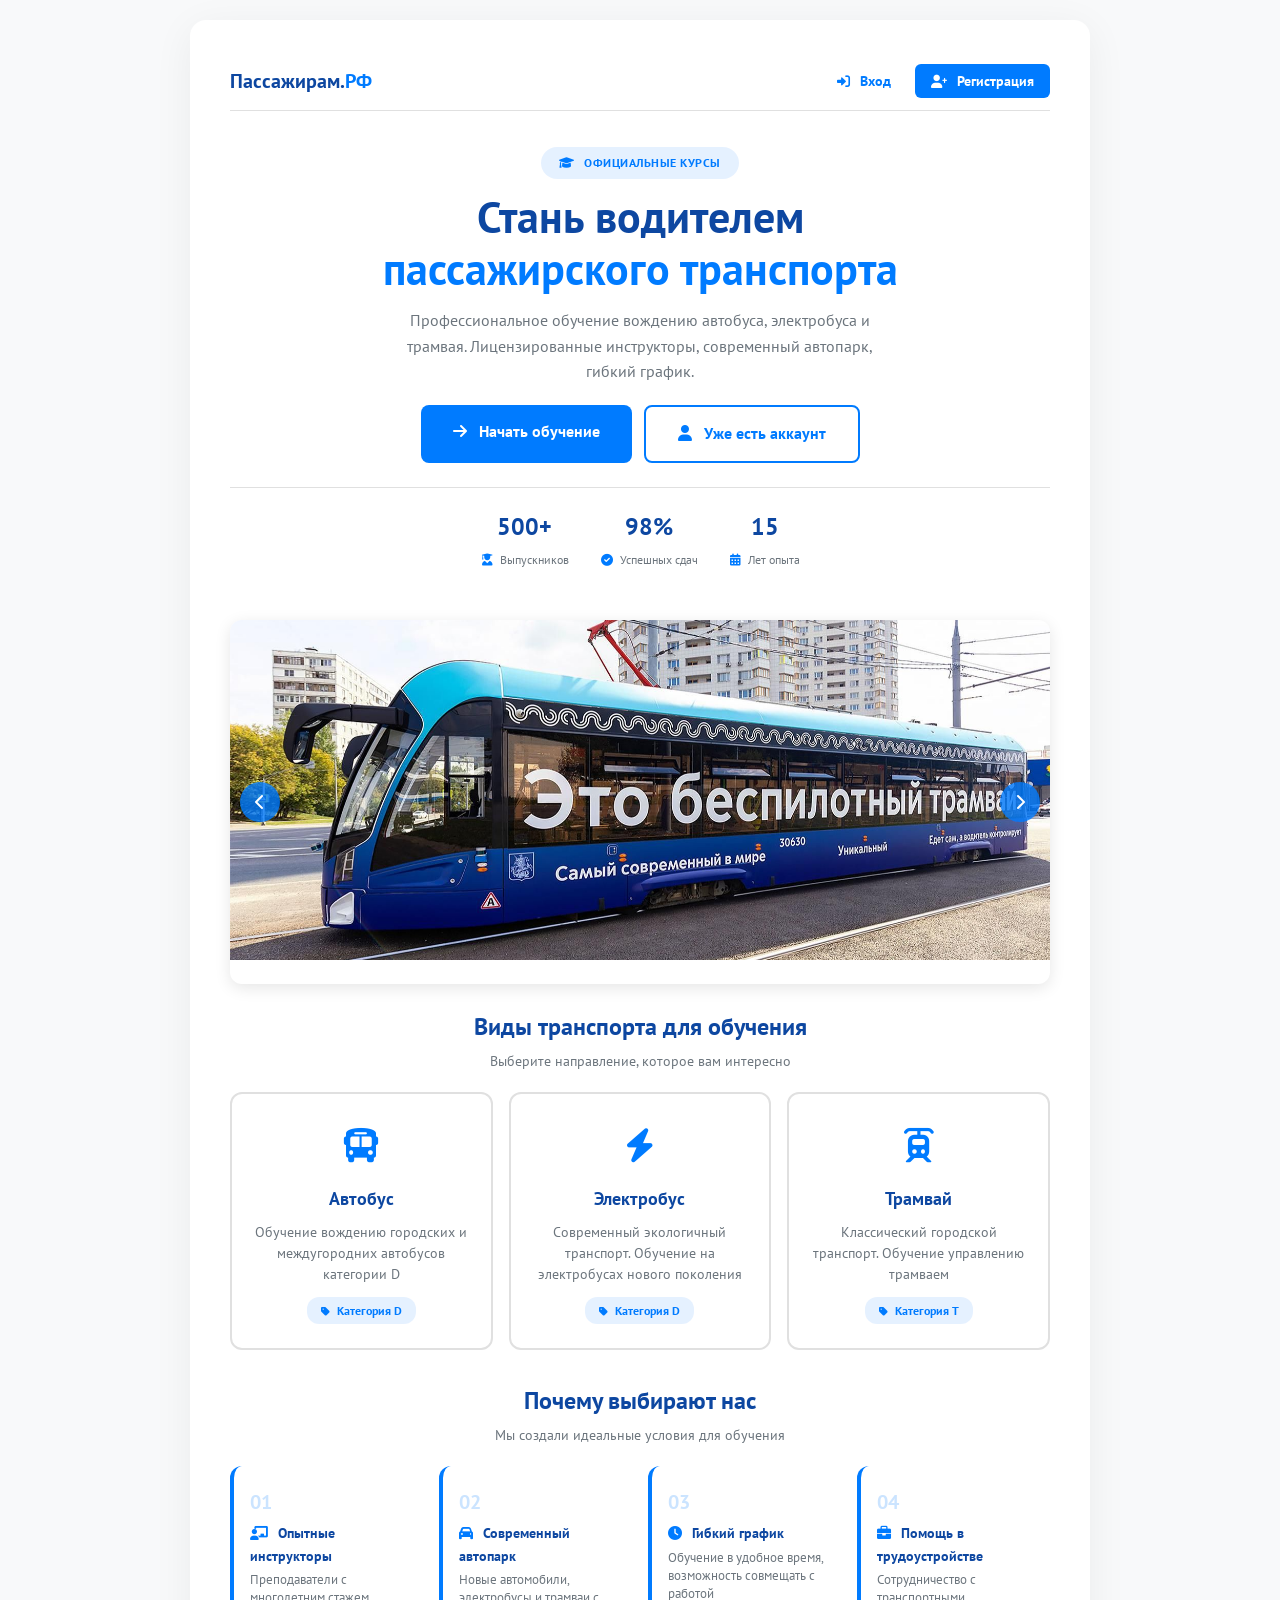
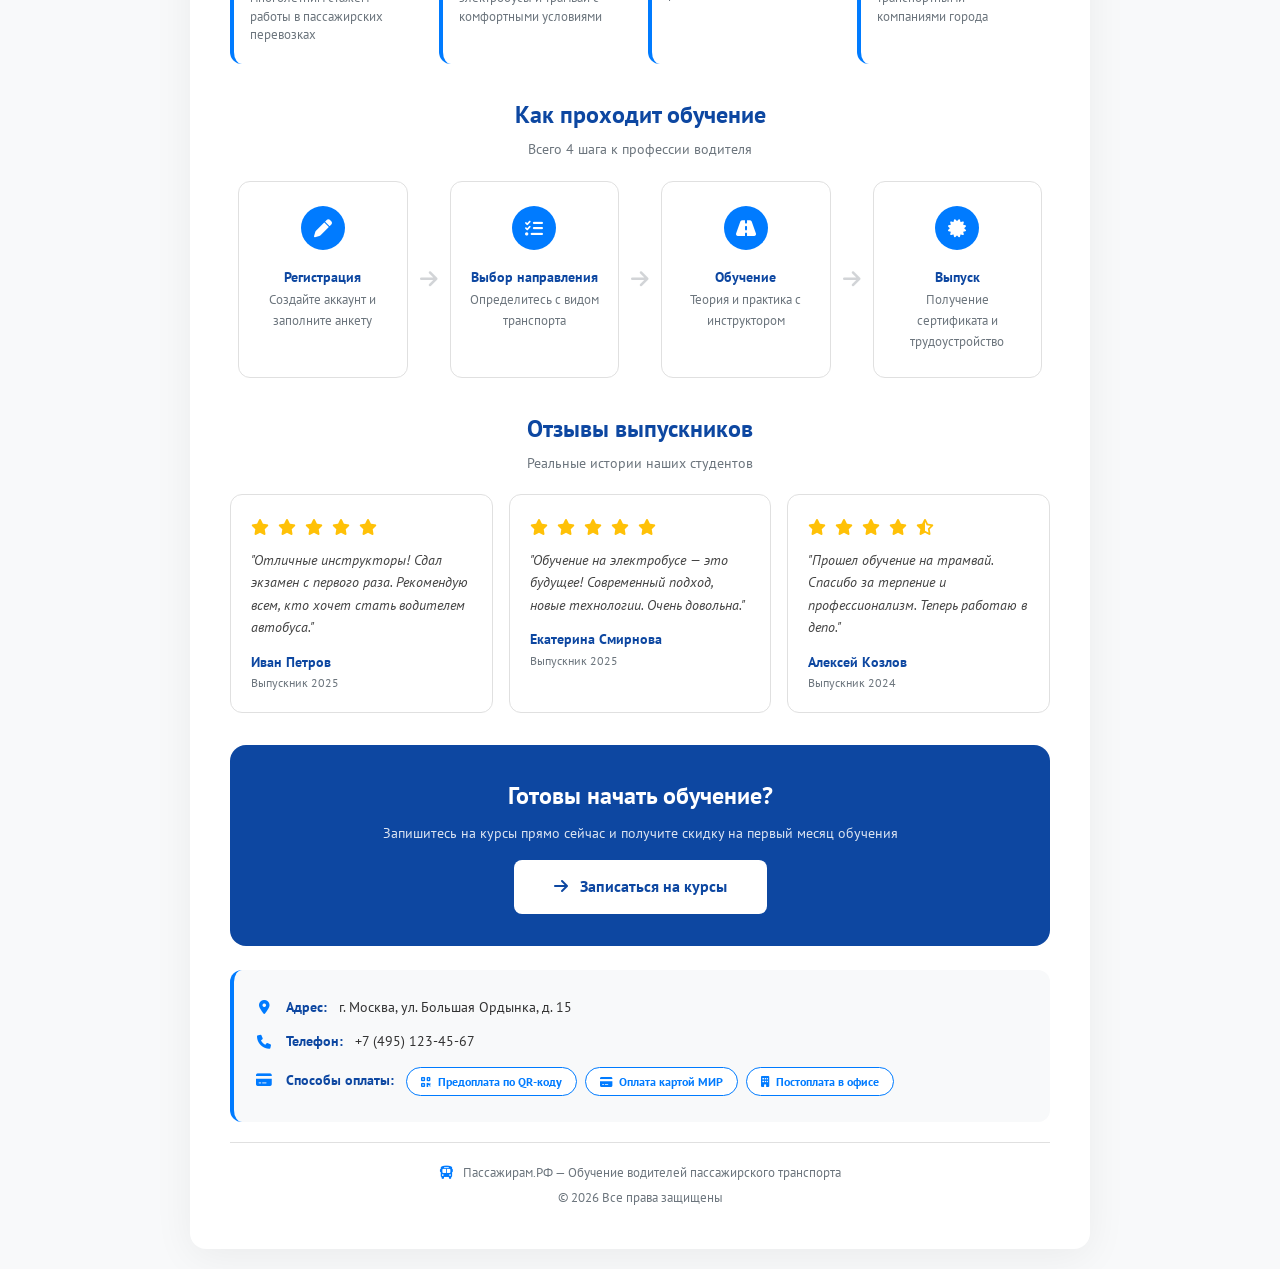
==== Гарипова ПМ/index.html @ dddec2af "Add files via upload" ====
<!DOCTYPE html>
<html lang="ru">
<head>
    <meta charset="UTF-8">
    <meta name="viewport" content="width=device-width, initial-scale=1.0">
    <title>Пассажирам.РФ. Обучение перевозкам: автобус, электробус, трамвай</title>
    <!-- Подключение Font Awesome -->
    <link rel="stylesheet" href="https://cdnjs.cloudflare.com/ajax/libs/font-awesome/6.0.0-beta3/css/all.min.css">
    <link rel="stylesheet" href="assets/css/style.css">
</head>
<body>
    <div class="container">
        <!-- ======================================== -->
        <!-- НАВИГАЦИЯ -->
        <!-- ======================================== -->
        <nav class="nav-links">
            <a href="index.html" class="brand">
                Пассажирам.<span>РФ</span>
            </a>
            <div class="nav-menu">
                <a href="assets/pages/login.html">
                    <i class="fas fa-sign-in-alt"></i> Вход
                </a>
                <a href="assets/pages/register.html" class="nav-register">
                    <i class="fas fa-user-plus"></i> Регистрация
                </a>
            </div>
        </nav>

        <!-- ======================================== -->
        <!-- ГЕРО-БЛОК (шапка с призывом) -->
        <!-- ======================================== -->
        <div class="hero-section">
            <div class="hero-badge">
                <i class="fas fa-graduation-cap"></i> Официальные курсы
            </div>
            <h1 class="hero-title">
                Стань водителем<br>
                <span>пассажирского транспорта</span>
            </h1>
            <p class="hero-description">
                Профессиональное обучение вождению автобуса, электробуса и трамвая. 
                Лицензированные инструкторы, современный автопарк, гибкий график.
            </p>
            <div class="hero-buttons">
                <a href="assets/pages/register.html" class="btn btn-primary btn-large">
                    <i class="fas fa-arrow-right"></i> Начать обучение
                </a>
                <a href="assets/pages/login.html" class="btn btn-outline btn-large">
                    <i class="fas fa-user"></i> Уже есть аккаунт
                </a>
            </div>
            <div class="hero-stats">
                <div class="stat-item">
                    <span class="stat-number">500+</span>
                    <span class="stat-label">
                        <i class="fas fa-user-graduate"></i> Выпускников
                    </span>
                </div>
                <div class="stat-item">
                    <span class="stat-number">98%</span>
                    <span class="stat-label">
                        <i class="fas fa-check-circle"></i> Успешных сдач
                    </span>
                </div>
                <div class="stat-item">
                    <span class="stat-number">15</span>
                    <span class="stat-label">
                        <i class="fas fa-calendar-alt"></i> Лет опыта
                    </span>
                </div>
            </div>
        </div>

        <!-- ======================================== -->
        <!-- СЛАЙДЕР -->
        <!-- ======================================== -->
        <div class="slider-container">
            <div class="slider-track" id="mainSlider">
                <img src="assets/img/1_large.png" alt="Обучение вождению автобуса">
                <img src="assets/img/2-9.jpg" alt="Обучение вождению электробуса">
                <img src="assets/img/5ea09b2e31416396857a41b46232b058.png" alt="Обучение вождению трамвая">
                <img src="assets/img/374e0e8da34a4f029351687cb429f1c1.jpg" alt="Пассажирские перевозки">
            </div>
            <button class="slider-btn prev" onclick="prevSlide()">
                <i class="fas fa-chevron-left"></i>
            </button>
            <button class="slider-btn next" onclick="nextSlide()">
                <i class="fas fa-chevron-right"></i>
            </button>
            <div class="slider-dots" id="sliderDots"></div>
        </div>

        <!-- ======================================== -->
        <!-- ВИДЫ ТРАНСПОРТА -->
        <!-- ======================================== -->
        <div class="section-title">
            <h2>Виды транспорта для обучения</h2>
            <p>Выберите направление, которое вам интересно</p>
        </div>

        <div class="transport-grid">
            <div class="transport-card">
                <div class="transport-icon">
                    <i class="fas fa-bus"></i>
                </div>
                <h3>Автобус</h3>
                <p>Обучение вождению городских и междугородних автобусов категории D</p>
                <span class="transport-tag">
                    <i class="fas fa-tag"></i> Категория D
                </span>
            </div>
            <div class="transport-card">
                <div class="transport-icon">
                    <i class="fas fa-bolt"></i>
                </div>
                <h3>Электробус</h3>
                <p>Современный экологичный транспорт. Обучение на электробусах нового поколения</p>
                <span class="transport-tag">
                    <i class="fas fa-tag"></i> Категория D
                </span>
            </div>
            <div class="transport-card">
                <div class="transport-icon">
                    <i class="fas fa-train-tram"></i>
                </div>
                <h3>Трамвай</h3>
                <p>Классический городской транспорт. Обучение управлению трамваем</p>
                <span class="transport-tag">
                    <i class="fas fa-tag"></i> Категория T
                </span>
            </div>
        </div>

        <!-- ======================================== -->
        <!-- ПРЕИМУЩЕСТВА -->
        <!-- ======================================== -->
        <div class="section-title">
            <h2>Почему выбирают нас</h2>
            <p>Мы создали идеальные условия для обучения</p>
        </div>

        <div class="advantages-grid">
            <div class="advantage-item">
                <div class="advantage-number">01</div>
                <h4>
                    <i class="fas fa-chalkboard-teacher" style="color: var(--primary-blue);"></i>
                    Опытные инструкторы
                </h4>
                <p>Преподаватели с многолетним стажем работы в пассажирских перевозках</p>
            </div>
            <div class="advantage-item">
                <div class="advantage-number">02</div>
                <h4>
                    <i class="fas fa-car" style="color: var(--primary-blue);"></i>
                    Современный автопарк
                </h4>
                <p>Новые автомобили, электробусы и трамваи с комфортными условиями</p>
            </div>
            <div class="advantage-item">
                <div class="advantage-number">03</div>
                <h4>
                    <i class="fas fa-clock" style="color: var(--primary-blue);"></i>
                    Гибкий график
                </h4>
                <p>Обучение в удобное время, возможность совмещать с работой</p>
            </div>
            <div class="advantage-item">
                <div class="advantage-number">04</div>
                <h4>
                    <i class="fas fa-briefcase" style="color: var(--primary-blue);"></i>
                    Помощь в трудоустройстве
                </h4>
                <p>Сотрудничество с транспортными компаниями города</p>
            </div>
        </div>

        <!-- ======================================== -->
        <!-- ПРОЦЕСС ОБУЧЕНИЯ -->
        <!-- ======================================== -->
        <div class="section-title">
            <h2>Как проходит обучение</h2>
            <p>Всего 4 шага к профессии водителя</p>
        </div>

        <div class="steps">
            <div class="step">
                <div class="step-number">
                    <i class="fas fa-pen"></i>
                </div>
                <div class="step-content">
                    <h4>Регистрация</h4>
                    <p>Создайте аккаунт и заполните анкету</p>
                </div>
            </div>
            <div class="step-arrow">
                <i class="fas fa-arrow-right"></i>
            </div>
            <div class="step">
                <div class="step-number">
                    <i class="fas fa-list-check"></i>
                </div>
                <div class="step-content">
                    <h4>Выбор направления</h4>
                    <p>Определитесь с видом транспорта</p>
                </div>
            </div>
            <div class="step-arrow">
                <i class="fas fa-arrow-right"></i>
            </div>
            <div class="step">
                <div class="step-number">
                    <i class="fas fa-road"></i>
                </div>
                <div class="step-content">
                    <h4>Обучение</h4>
                    <p>Теория и практика с инструктором</p>
                </div>
            </div>
            <div class="step-arrow">
                <i class="fas fa-arrow-right"></i>
            </div>
            <div class="step">
                <div class="step-number">
                    <i class="fas fa-certificate"></i>
                </div>
                <div class="step-content">
                    <h4>Выпуск</h4>
                    <p>Получение сертификата и трудоустройство</p>
                </div>
            </div>
        </div>

        <!-- ======================================== -->
        <!-- ОТЗЫВЫ -->
        <!-- ======================================== -->
        <div class="section-title">
            <h2>Отзывы выпускников</h2>
            <p>Реальные истории наших студентов</p>
        </div>

        <div class="reviews">
            <div class="review-card">
                <div class="review-stars">
                    <i class="fas fa-star"></i>
                    <i class="fas fa-star"></i>
                    <i class="fas fa-star"></i>
                    <i class="fas fa-star"></i>
                    <i class="fas fa-star"></i>
                </div>
                <p class="review-text">"Отличные инструкторы! Сдал экзамен с первого раза. Рекомендую всем, кто хочет стать водителем автобуса."</p>
                <div class="review-author">
                    <strong>Иван Петров</strong>
                    <span>Выпускник 2025</span>
                </div>
            </div>
            <div class="review-card">
                <div class="review-stars">
                    <i class="fas fa-star"></i>
                    <i class="fas fa-star"></i>
                    <i class="fas fa-star"></i>
                    <i class="fas fa-star"></i>
                    <i class="fas fa-star"></i>
                </div>
                <p class="review-text">"Обучение на электробусе — это будущее! Современный подход, новые технологии. Очень довольна."</p>
                <div class="review-author">
                    <strong>Екатерина Смирнова</strong>
                    <span>Выпускник 2025</span>
                </div>
            </div>
            <div class="review-card">
                <div class="review-stars">
                    <i class="fas fa-star"></i>
                    <i class="fas fa-star"></i>
                    <i class="fas fa-star"></i>
                    <i class="fas fa-star"></i>
                    <i class="fas fa-star-half-alt"></i>
                </div>
                <p class="review-text">"Прошел обучение на трамвай. Спасибо за терпение и профессионализм. Теперь работаю в депо."</p>
                <div class="review-author">
                    <strong>Алексей Козлов</strong>
                    <span>Выпускник 2024</span>
                </div>
            </div>
        </div>

        <!-- ======================================== -->
        <!-- ПРИЗЫВ К ДЕЙСТВИЮ (CTA) -->
        <!-- ======================================== -->
        <div class="cta-section">
            <div class="cta-content">
                <h2>Готовы начать обучение?</h2>
                <p>Запишитесь на курсы прямо сейчас и получите скидку на первый месяц обучения</p>
                <a href="assets/pages/register.html" class="btn btn-primary btn-large">
                    <i class="fas fa-arrow-right"></i> Записаться на курсы
                </a>
            </div>
        </div>

        <!-- ======================================== -->
        <!-- КОНТАКТНАЯ ИНФОРМАЦИЯ (из улучшений ТЗ) -->
        <!-- ======================================== -->
        <div class="contact-info">
            <div class="contact-row">
                <i class="fas fa-map-marker-alt" style="color: var(--primary-blue); width: 20px;"></i>
                <strong>Адрес:</strong>
                <span>г. Москва, ул. Большая Ордынка, д. 15</span>
            </div>
            <div class="contact-row">
                <i class="fas fa-phone" style="color: var(--primary-blue); width: 20px;"></i>
                <strong>Телефон:</strong>
                <span>+7 (495) 123-45-67</span>
            </div>
            <div class="contact-row">
                <i class="fas fa-credit-card" style="color: var(--primary-blue); width: 20px;"></i>
                <strong>Способы оплаты:</strong>
                <div class="payment-options">
                    <span class="payment-badge">
                        <i class="fas fa-qrcode"></i> Предоплата по QR-коду
                    </span>
                    <span class="payment-badge">
                        <i class="fas fa-credit-card"></i> Оплата картой МИР
                    </span>
                    <span class="payment-badge">
                        <i class="fas fa-building"></i> Постоплата в офисе
                    </span>
                </div>
            </div>
        </div>

        <!-- ======================================== -->
        <!-- ФУТЕР -->
        <!-- ======================================== -->
        <footer class="footer">
            <p>
                <i class="fas fa-bus" style="color: var(--primary-blue);"></i>
                Пассажирам.РФ — Обучение водителей пассажирского транспорта
            </p>
            <p class="footer-copy">© 2026 Все права защищены</p>
        </footer>
    </div>

    <script src="assets/js/script.js"></script>
</body>
</html>
---- Гарипова ПМ/assets/css/style.css ----
/* ========================================
   ПОДКЛЮЧЕНИЕ ШРИФТОВ
   ======================================== */
@import url('https://fonts.googleapis.com/css2?family=Inter:ital,opsz,wght@0,14..32,100..900;1,14..32,100..900&family=PT+Sans:ital,wght@0,400;0,700;1,400;1,700&display=swap');

/* ========================================
   ГЛОБАЛЬНЫЕ СТИЛИ
   ======================================== */
* {
    margin: 0;
    padding: 0;
    box-sizing: border-box;
}

:root {
    /* Цветовая палитра из руководства по стилю */
    --primary-blue: #007bff;
    --dark-blue: #0d47a1;
    --gray: #6c757d;
    --bg-light: #f8f9fa;
    --bg-white: #ffffff;
    
    /* Шрифты */
    --font-primary: 'PT Sans', 'Inter', sans-serif;
}

html, body {
    font-family: var(--font-primary);
    background-color: var(--bg-light);
    color: #333;
    line-height: 1.6;
    min-height: 100vh;
}

/* ========================================
   ТИПОГРАФИКА (по руководству по стилю)
   ======================================== */
h1 {
    font-size: 36px;
    font-weight: 700;
    font-family: var(--font-primary);
    color: var(--dark-blue);
}

h2 {
    font-size: 24px;
    font-weight: 700;
    font-family: var(--font-primary);
    color: var(--dark-blue);
}

h3 {
    font-size: 18px;
    font-weight: 700;
    font-family: var(--font-primary);
    color: var(--dark-blue);
}

h4 {
    font-size: 16px;
    font-weight: 700;
    font-family: var(--font-primary);
    color: var(--dark-blue);
}

p, li, label, input, select, textarea, button, a {
    font-size: 16px;
    font-family: var(--font-primary);
}

small, .small-text, .helper-text, .hint {
    font-size: 12px;
    font-style: italic;
    font-family: var(--font-primary);
    color: var(--gray);
}

/* ========================================
   КОНТЕЙНЕР
   ======================================== */
.container {
    max-width: 390px;
    margin: 0 auto;
    padding: 20px 16px;
    background: var(--bg-white);
    min-height: 100vh;
}

/* ========================================
   НАВИГАЦИЯ
   ======================================== */
.nav-links {
    display: flex;
    justify-content: space-between;
    align-items: center;
    padding: 12px 0;
    border-bottom: 1px solid #e0e0e0;
    margin-bottom: 20px;
    flex-wrap: wrap;
    gap: 8px;
}

.nav-links .brand {
    font-size: 20px;
    font-weight: 700;
    color: var(--dark-blue);
    text-decoration: none;
}

.nav-links .brand span {
    color: var(--primary-blue);
}

.nav-menu {
    display: flex;
    align-items: center;
    gap: 12px;
    flex-wrap: wrap;
}

.nav-menu a {
    color: var(--primary-blue);
    text-decoration: none;
    font-weight: 700;
    font-size: 14px;
    padding: 6px 12px;
    border-radius: 6px;
    transition: all 0.3s ease;
}

.nav-menu a i {
    margin-right: 6px;
    font-size: 13px;
}

.nav-menu a:hover {
    color: var(--dark-blue);
    background: rgba(0, 123, 255, 0.08);
}

.nav-menu a.nav-register {
    background: var(--primary-blue);
    color: white;
    padding: 6px 16px;
    border-radius: 6px;
}

.nav-menu a.nav-register:hover {
    background: var(--dark-blue);
    color: white;
}

/* ========================================
   КНОПКИ
   ======================================== */
.btn {
    display: inline-block;
    padding: 12px 24px;
    border: none;
    border-radius: 8px;
    font-size: 16px;
    font-family: var(--font-primary);
    font-weight: 700;
    cursor: pointer;
    transition: all 0.3s ease;
    text-decoration: none;
    text-align: center;
    width: 100%;
}

.btn i {
    margin-right: 8px;
}

.btn-primary {
    background: var(--primary-blue);
    color: var(--bg-white);
}

.btn-primary:hover {
    background: var(--dark-blue);
    transform: translateY(-2px);
    box-shadow: 0 4px 16px rgba(0, 123, 255, 0.3);
}

.btn-primary:active {
    transform: scale(0.98);
}

.btn-outline {
    background: transparent;
    color: var(--primary-blue);
    border: 2px solid var(--primary-blue);
}

.btn-outline:hover {
    background: var(--primary-blue);
    color: var(--bg-white);
    transform: translateY(-2px);
}

.btn-large {
    padding: 14px 32px;
    font-size: 16px;
    width: auto;
    min-width: 180px;
}

/* ========================================
   ГЕРО-БЛОК
   ======================================== */
.hero-section {
    text-align: center;
    padding: 16px 0 24px 0;
    background: var(--bg-white);
    border-radius: 16px;
    margin-bottom: 24px;
}

.hero-badge {
    display: inline-block;
    background: rgba(0, 123, 255, 0.1);
    color: var(--primary-blue);
    padding: 6px 18px;
    border-radius: 20px;
    font-size: 12px;
    font-weight: 700;
    letter-spacing: 0.5px;
    text-transform: uppercase;
    margin-bottom: 12px;
}

.hero-badge i {
    margin-right: 6px;
}

.hero-title {
    font-size: 32px;
    line-height: 1.2;
    margin-bottom: 12px;
    color: var(--dark-blue);
}

.hero-title span {
    color: var(--primary-blue);
}

.hero-description {
    font-size: 16px;
    color: var(--gray);
    max-width: 340px;
    margin: 0 auto 20px;
    line-height: 1.6;
}

.hero-buttons {
    display: flex;
    gap: 12px;
    flex-wrap: wrap;
    justify-content: center;
}

.hero-stats {
    display: flex;
    justify-content: center;
    gap: 32px;
    margin-top: 24px;
    padding-top: 20px;
    border-top: 1px solid #e0e0e0;
}

.stat-item {
    text-align: center;
}

.stat-number {
    display: block;
    font-size: 24px;
    font-weight: 700;
    color: var(--dark-blue);
}

.stat-label {
    font-size: 12px;
    color: var(--gray);
}

.stat-label i {
    margin-right: 4px;
    color: var(--primary-blue);
}

/* ========================================
   СЛАЙДЕР
   ======================================== */
.slider-container {
    position: relative;
    width: 100%;
    max-width: 390px;
    margin: 0 auto 24px;
    overflow: hidden;
    border-radius: 12px;
    box-shadow: 0 4px 16px rgba(0, 0, 0, 0.1);
}

.slider-track {
    display: flex;
    transition: transform 0.5s ease-in-out;
}

.slider-track img {
    width: 100%;
    height: 220px;
    object-fit: cover;
    flex-shrink: 0;
}

.slider-btn {
    position: absolute;
    top: 50%;
    transform: translateY(-50%);
    background: rgba(0, 123, 255, 0.8);
    color: white;
    border: none;
    padding: 10px 14px;
    cursor: pointer;
    border-radius: 50%;
    font-size: 16px;
    transition: all 0.3s ease;
    z-index: 10;
    width: auto;
    min-width: 40px;
    height: 40px;
    display: flex;
    align-items: center;
    justify-content: center;
}

.slider-btn:hover {
    background: var(--dark-blue);
    transform: translateY(-50%) scale(1.05);
}

.slider-btn.prev {
    left: 10px;
}

.slider-btn.next {
    right: 10px;
}

.slider-dots {
    display: flex;
    justify-content: center;
    gap: 8px;
    padding: 12px 0;
}

.slider-dots .dot {
    width: 10px;
    height: 10px;
    border-radius: 50%;
    background: var(--gray);
    cursor: pointer;
    transition: all 0.3s ease;
}

.slider-dots .dot:hover {
    transform: scale(1.2);
}

.slider-dots .dot.active {
    background: var(--primary-blue);
    transform: scale(1.2);
}

/* ========================================
   СЕКЦИИ
   ======================================== */
.section-title {
    text-align: center;
    margin-bottom: 20px;
}

.section-title h2 {
    margin-bottom: 4px;
    color: var(--dark-blue);
}

.section-title p {
    color: var(--gray);
    font-size: 14px;
}

/* ========================================
   ВИДЫ ТРАНСПОРТА
   ======================================== */
.transport-grid {
    display: grid;
    grid-template-columns: 1fr;
    gap: 16px;
    margin-bottom: 32px;
}

.transport-card {
    background: var(--bg-white);
    border-radius: 12px;
    padding: 24px 20px;
    border: 2px solid #e0e0e0;
    transition: all 0.3s ease;
    text-align: center;
}

.transport-card:hover {
    border-color: var(--primary-blue);
    transform: translateY(-4px);
    box-shadow: 0 8px 24px rgba(0, 123, 255, 0.12);
}

.transport-icon {
    font-size: 34px;
    color: var(--primary-blue);
    margin-bottom: 12px;
}

.transport-card h3 {
    margin-bottom: 8px;
    color: var(--dark-blue);
}

.transport-card p {
    font-size: 14px;
    color: var(--gray);
    margin-bottom: 12px;
    line-height: 1.5;
}

.transport-tag {
    display: inline-block;
    background: rgba(0, 123, 255, 0.1);
    color: var(--primary-blue);
    padding: 4px 14px;
    border-radius: 12px;
    font-size: 12px;
    font-weight: 700;
}

.transport-tag i {
    margin-right: 4px;
    font-size: 10px;
}

/* ========================================
   ПРЕИМУЩЕСТВА
   ======================================== */
.advantages-grid {
    display: grid;
    grid-template-columns: 1fr 1fr;
    gap: 16px;
    margin-bottom: 32px;
}

.advantage-item {
    background: var(--bg-white);
    border-radius: 12px;
    padding: 20px 16px;
    border-left: 4px solid var(--primary-blue);
    transition: all 0.3s ease;
}

.advantage-item:hover {
    transform: translateX(4px);
    box-shadow: 0 4px 12px rgba(0, 0, 0, 0.06);
}

.advantage-number {
    font-size: 20px;
    font-weight: 700;
    color: var(--primary-blue);
    opacity: 0.2;
    margin-bottom: 4px;
}

.advantage-item h4 {
    font-size: 14px;
    color: var(--dark-blue);
    margin-bottom: 4px;
}

.advantage-item h4 i {
    margin-right: 6px;
    color: var(--primary-blue);
}

.advantage-item p {
    font-size: 13px;
    color: var(--gray);
    line-height: 1.4;
}

/* ========================================
   ШАГИ ОБУЧЕНИЯ
   ======================================== */
.steps {
    display: flex;
    flex-direction: column;
    gap: 8px;
    margin-bottom: 32px;
    padding: 0 8px;
}

.step {
    display: flex;
    align-items: center;
    gap: 16px;
    background: var(--bg-white);
    border-radius: 12px;
    padding: 16px 20px;
    border: 1px solid #e0e0e0;
    transition: all 0.3s ease;
}

.step:hover {
    border-color: var(--primary-blue);
    box-shadow: 0 4px 12px rgba(0, 123, 255, 0.08);
}

.step-number {
    width: 44px;
    height: 44px;
    min-width: 44px;
    background: var(--primary-blue);
    color: white;
    border-radius: 50%;
    display: flex;
    align-items: center;
    justify-content: center;
    font-size: 18px;
    font-weight: 700;
}

.step-content h4 {
    font-size: 14px;
    color: var(--dark-blue);
    margin-bottom: 2px;
}

.step-content p {
    font-size: 13px;
    color: var(--gray);
}

.step-arrow {
    text-align: center;
    color: var(--gray);
    font-size: 18px;
    padding: 0 4px;
    opacity: 0.3;
}

/* ========================================
   ОТЗЫВЫ
   ======================================== */
.reviews {
    display: grid;
    grid-template-columns: 1fr;
    gap: 16px;
    margin-bottom: 32px;
}

.review-card {
    background: var(--bg-white);
    border-radius: 12px;
    padding: 20px;
    border: 1px solid #e0e0e0;
    transition: all 0.3s ease;
}

.review-card:hover {
    border-color: var(--primary-blue);
    box-shadow: 0 4px 12px rgba(0, 0, 0, 0.06);
}

.review-stars {
    color: #ffc107;
    font-size: 16px;
    letter-spacing: 2px;
    margin-bottom: 8px;
}

.review-stars i {
    margin-right: 1px;
}

.review-text {
    font-size: 14px;
    color: #444;
    line-height: 1.6;
    margin-bottom: 12px;
    font-style: italic;
}

.review-author {
    display: flex;
    flex-direction: column;
}

.review-author strong {
    font-size: 14px;
    color: var(--dark-blue);
}

.review-author span {
    font-size: 12px;
    color: var(--gray);
}

/* ========================================
   CTA (ПРИЗЫВ К ДЕЙСТВИЮ)
   ======================================== */
.cta-section {
    background: var(--dark-blue);
    border-radius: 16px;
    padding: 32px 24px;
    text-align: center;
    margin-bottom: 24px;
}

.cta-content h2 {
    color: white;
    margin-bottom: 8px;
}

.cta-content p {
    color: rgba(255, 255, 255, 0.85);
    font-size: 14px;
    margin-bottom: 16px;
    line-height: 1.5;
}

.cta-content .btn-primary {
    background: white;
    color: var(--dark-blue);
    width: auto;
    padding: 14px 40px;
}

.cta-content .btn-primary i {
    margin-right: 8px;
}

.cta-content .btn-primary:hover {
    background: var(--bg-light);
    color: var(--dark-blue);
    box-shadow: 0 4px 20px rgba(255, 255, 255, 0.2);
    transform: translateY(-2px);
}

/* ========================================
   КОНТАКТНАЯ ИНФОРМАЦИЯ
   ======================================== */
.contact-info {
    background: var(--bg-light);
    padding: 20px;
    border-radius: 12px;
    margin-bottom: 20px;
    border-left: 4px solid var(--primary-blue);
}

.contact-row {
    display: flex;
    flex-wrap: wrap;
    align-items: center;
    gap: 6px 12px;
    padding: 6px 0;
    font-size: 14px;
}

.contact-row i {
    width: 20px;
    text-align: center;
    color: var(--primary-blue);
    font-size: 14px;
}

.contact-row strong {
    color: var(--dark-blue);
    font-weight: 700;
}

.contact-row span {
    color: #333;
}

.payment-options {
    display: flex;
    flex-wrap: wrap;
    gap: 8px;
    margin-top: 2px;
}

.payment-options .payment-badge {
    background: var(--bg-white);
    padding: 4px 14px;
    border-radius: 16px;
    font-size: 12px;
    border: 1px solid var(--primary-blue);
    color: var(--primary-blue);
    font-weight: 600;
}

.payment-options .payment-badge i {
    margin-right: 4px;
    font-size: 11px;
    width: auto;
    color: var(--primary-blue);
}

/* ========================================
   ФУТЕР
   ======================================== */
.footer {
    text-align: center;
    padding: 20px 0 8px 0;
    border-top: 1px solid #e0e0e0;
}

.footer p {
    font-size: 13px;
    color: var(--gray);
}

.footer p i {
    margin-right: 6px;
    color: var(--primary-blue);
}

.footer-copy {
    font-size: 11px;
    color: #aaa;
    margin-top: 4px;
}

/* ========================================
   АНИМАЦИИ
   ======================================== */
@keyframes fadeIn {
    from {
        opacity: 0;
        transform: translateY(10px);
    }
    to {
        opacity: 1;
        transform: translateY(0);
    }
}

.fade-in {
    animation: fadeIn 0.4s ease-out;
}

/* ========================================
   АДАПТИВНОСТЬ (390x844)
   ======================================== */

/* Мобильные устройства (до 390px) */
@media (max-width: 390px) {
    .container {
        padding: 12px 10px;
    }
    
    .hero-title {
        font-size: 26px;
    }
    
    .hero-description {
        font-size: 14px;
        padding: 0 8px;
    }
    
    .hero-stats {
        gap: 16px;
        flex-wrap: wrap;
    }
    
    .stat-number {
        font-size: 20px;
    }
    
    .stat-label {
        font-size: 11px;
    }
    
    .slider-track img {
        height: 180px;
    }
    
    .slider-btn {
        padding: 6px 10px;
        font-size: 14px;
        min-width: 32px;
        height: 32px;
    }
    
    .advantages-grid {
        grid-template-columns: 1fr;
    }
    
    .btn-large {
        min-width: 130px;
        padding: 12px 16px;
        font-size: 14px;
    }
    
    .step {
        padding: 12px 16px;
    }
    
    .step-number {
        width: 36px;
        height: 36px;
        min-width: 36px;
        font-size: 14px;
    }
    
    .step-arrow {
        font-size: 14px;
    }
    
    .contact-row {
        gap: 4px 8px;
        padding: 4px 0;
        font-size: 13px;
    }
    
    .contact-row i {
        width: 16px;
        font-size: 12px;
    }
    
    .payment-options .payment-badge {
        font-size: 11px;
        padding: 3px 10px;
    }
    
    .transport-card {
        padding: 18px 14px;
    }
    
    .transport-icon {
        font-size: 28px;
    }
    
    .review-card {
        padding: 16px;
    }
    
    .cta-section {
        padding: 24px 16px;
    }
    
    .cta-content h2 {
        font-size: 20px;
    }
}

/* Планшеты (391px - 768px) */
@media (min-width: 391px) and (max-width: 768px) {
    .container {
        max-width: 600px;
        padding: 24px 20px;
    }
    
    .hero-title {
        font-size: 36px;
    }
    
    .transport-grid {
        grid-template-columns: 1fr 1fr;
    }
    
    .advantages-grid {
        grid-template-columns: 1fr 1fr;
    }
    
    .reviews {
        grid-template-columns: 1fr 1fr;
    }
    
    .slider-track img {
        height: 280px;
    }
}

/* Десктопы (769px и выше) */
@media (min-width: 769px) {
    .container {
        max-width: 900px;
        padding: 32px 40px;
        border-radius: 16px;
        box-shadow: 0 8px 40px rgba(0, 0, 0, 0.06);
        margin-top: 20px;
        margin-bottom: 20px;
    }
    
    .hero-title {
        font-size: 44px;
        max-width: 600px;
        margin-left: auto;
        margin-right: auto;
    }
    
    .hero-description {
        max-width: 500px;
    }
    
    .transport-grid {
        grid-template-columns: 1fr 1fr 1fr;
    }
    
    .advantages-grid {
        grid-template-columns: 1fr 1fr 1fr 1fr;
    }
    
    .reviews {
        grid-template-columns: 1fr 1fr 1fr;
    }
    
    .steps {
        flex-direction: row;
        align-items: stretch;
    }
    
    .step {
        flex: 1;
        flex-direction: column;
        text-align: center;
        padding: 24px 16px;
    }
    
    .step-arrow {
        display: flex;
        align-items: center;
        font-size: 20px;
        padding: 0 4px;
        opacity: 0.3;
    }
    
    .slider-track img {
        height: 340px;
    }
    
    .slider-container {
        max-width: 100%;
    }
}
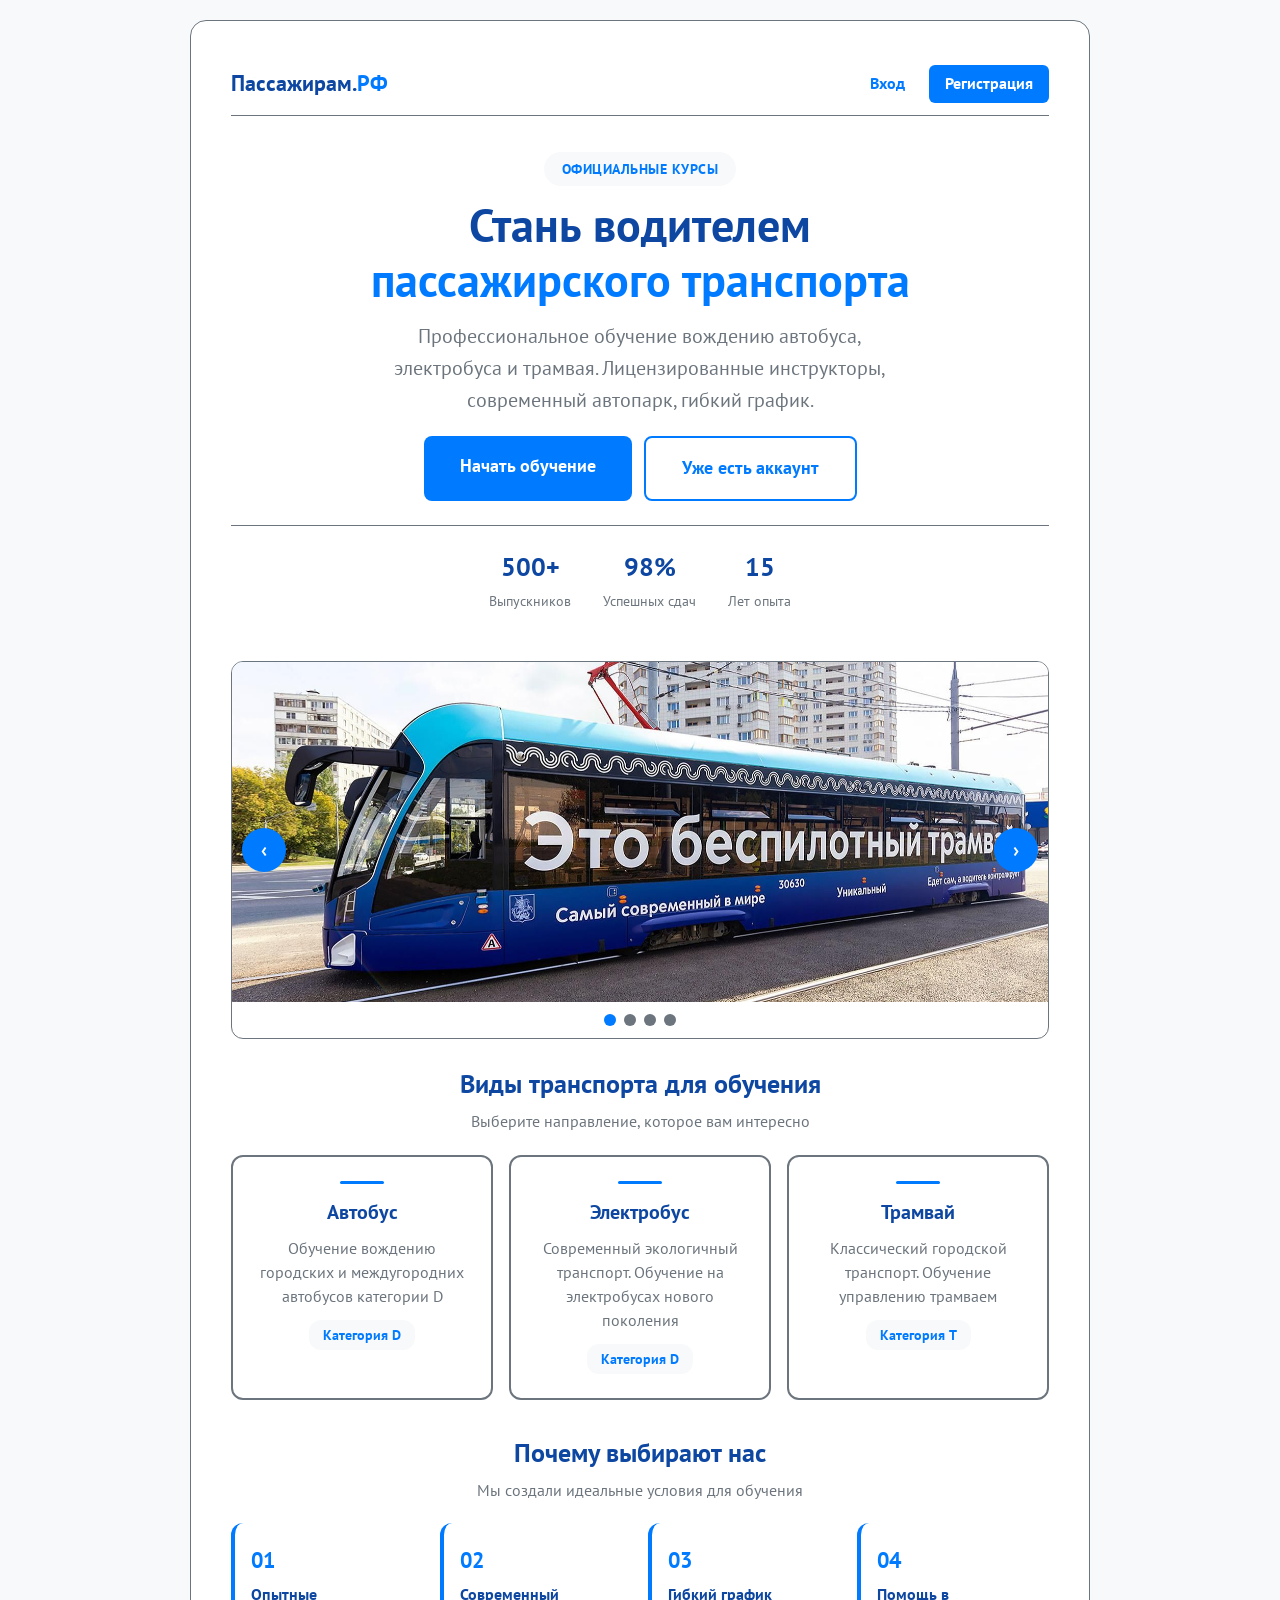
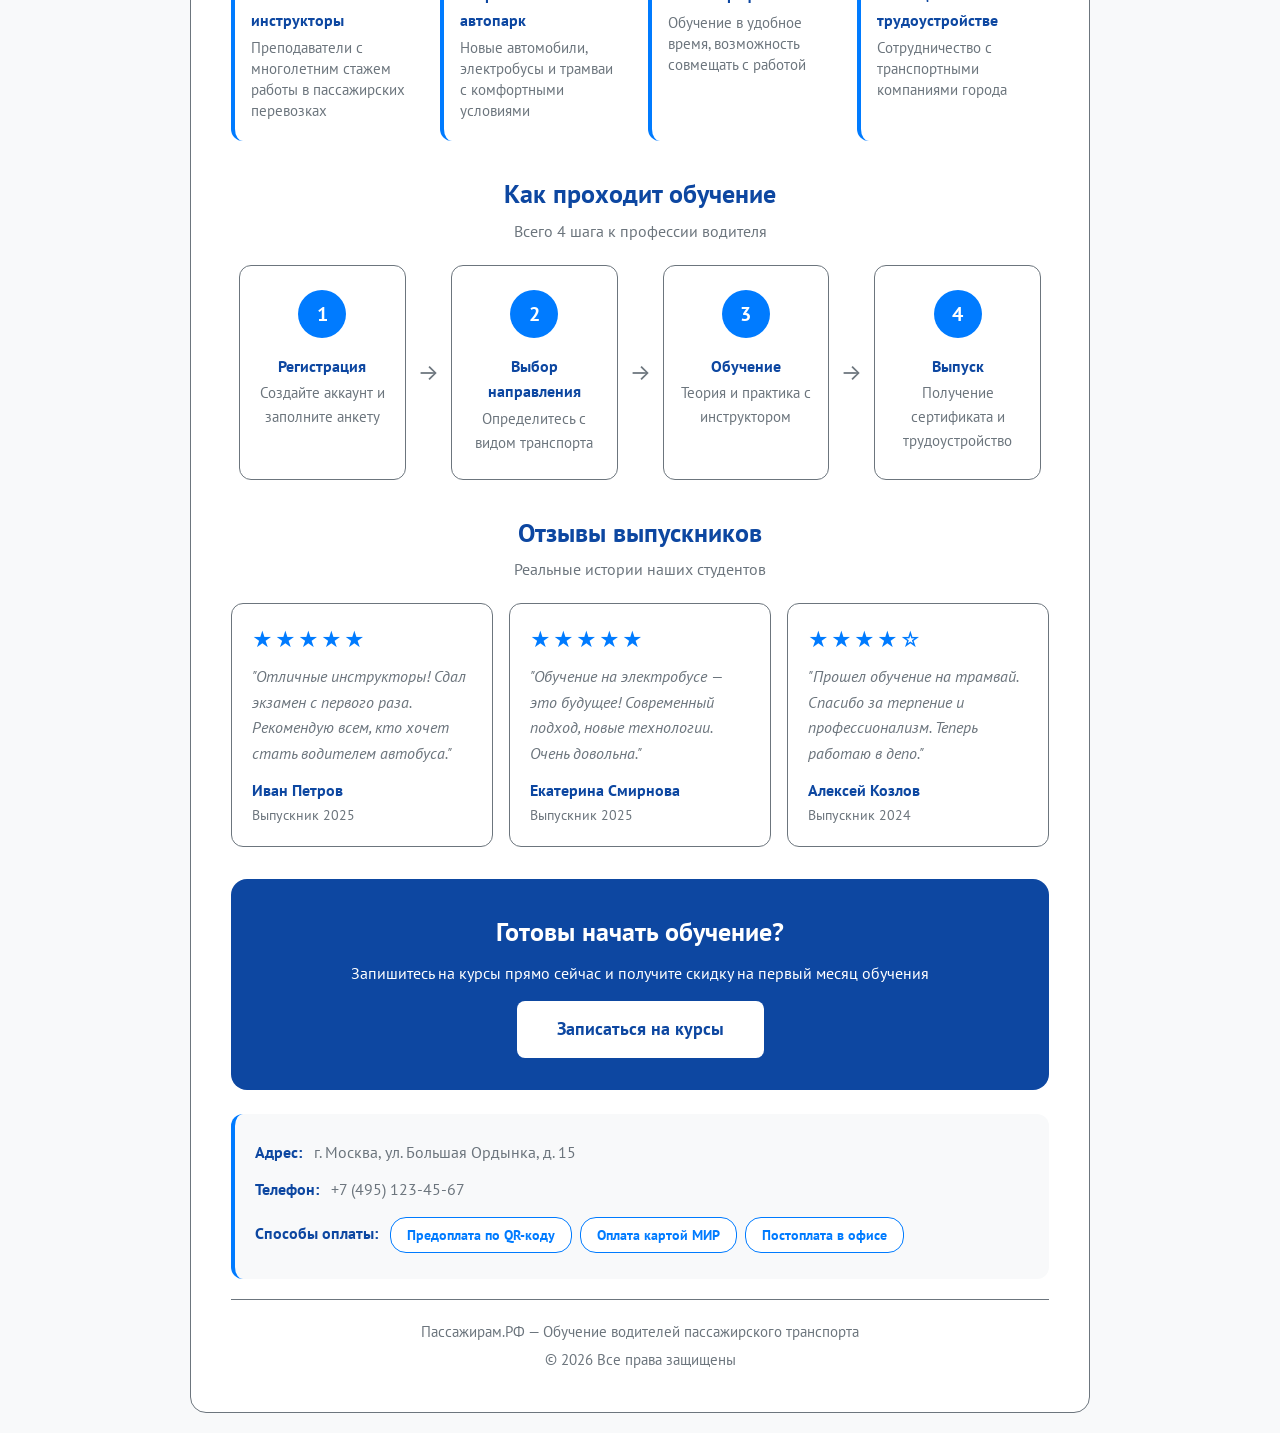
==== commit 40c21900: "Add files via upload" ====
--- a/Гарипова ПМ/index.html
+++ b/Гарипова ПМ/index.html
@@ -4,8 +4,6 @@
     <meta charset="UTF-8">
     <meta name="viewport" content="width=device-width, initial-scale=1.0">
     <title>Пассажирам.РФ. Обучение перевозкам: автобус, электробус, трамвай</title>
-    <!-- Подключение Font Awesome -->
-    <link rel="stylesheet" href="https://cdnjs.cloudflare.com/ajax/libs/font-awesome/6.0.0-beta3/css/all.min.css">
     <link rel="stylesheet" href="assets/css/style.css">
 </head>
 <body>
@@ -18,22 +16,16 @@
                 Пассажирам.<span>РФ</span>
             </a>
             <div class="nav-menu">
-                <a href="assets/pages/login.html">
-                    <i class="fas fa-sign-in-alt"></i> Вход
-                </a>
-                <a href="assets/pages/register.html" class="nav-register">
-                    <i class="fas fa-user-plus"></i> Регистрация
-                </a>
+                <a href="assets/pages/login.html">Вход</a>
+                <a href="assets/pages/register.html" class="nav-register">Регистрация</a>
             </div>
         </nav>
 
         <!-- ======================================== -->
-        <!-- ГЕРО-БЛОК (шапка с призывом) -->
+        <!-- ГЕРО-БЛОК -->
         <!-- ======================================== -->
         <div class="hero-section">
-            <div class="hero-badge">
-                <i class="fas fa-graduation-cap"></i> Официальные курсы
-            </div>
+            <div class="hero-badge">Официальные курсы</div>
             <h1 class="hero-title">
                 Стань водителем<br>
                 <span>пассажирского транспорта</span>
@@ -43,31 +35,21 @@
                 Лицензированные инструкторы, современный автопарк, гибкий график.
             </p>
             <div class="hero-buttons">
-                <a href="assets/pages/register.html" class="btn btn-primary btn-large">
-                    <i class="fas fa-arrow-right"></i> Начать обучение
-                </a>
-                <a href="assets/pages/login.html" class="btn btn-outline btn-large">
-                    <i class="fas fa-user"></i> Уже есть аккаунт
-                </a>
+                <a href="assets/pages/register.html" class="btn btn-primary btn-large">Начать обучение</a>
+                <a href="assets/pages/login.html" class="btn btn-outline btn-large">Уже есть аккаунт</a>
             </div>
             <div class="hero-stats">
                 <div class="stat-item">
                     <span class="stat-number">500+</span>
-                    <span class="stat-label">
-                        <i class="fas fa-user-graduate"></i> Выпускников
-                    </span>
+                    <span class="stat-label">Выпускников</span>
                 </div>
                 <div class="stat-item">
                     <span class="stat-number">98%</span>
-                    <span class="stat-label">
-                        <i class="fas fa-check-circle"></i> Успешных сдач
-                    </span>
+                    <span class="stat-label">Успешных сдач</span>
                 </div>
                 <div class="stat-item">
                     <span class="stat-number">15</span>
-                    <span class="stat-label">
-                        <i class="fas fa-calendar-alt"></i> Лет опыта
-                    </span>
+                    <span class="stat-label">Лет опыта</span>
                 </div>
             </div>
         </div>
@@ -82,12 +64,8 @@
                 <img src="assets/img/5ea09b2e31416396857a41b46232b058.png" alt="Обучение вождению трамвая">
                 <img src="assets/img/374e0e8da34a4f029351687cb429f1c1.jpg" alt="Пассажирские перевозки">
             </div>
-            <button class="slider-btn prev" onclick="prevSlide()">
-                <i class="fas fa-chevron-left"></i>
-            </button>
-            <button class="slider-btn next" onclick="nextSlide()">
-                <i class="fas fa-chevron-right"></i>
-            </button>
+            <button class="slider-btn prev" onclick="prevSlide()">‹</button>
+            <button class="slider-btn next" onclick="nextSlide()">›</button>
             <div class="slider-dots" id="sliderDots"></div>
         </div>
 
@@ -101,34 +79,22 @@
 
         <div class="transport-grid">
             <div class="transport-card">
-                <div class="transport-icon">
-                    <i class="fas fa-bus"></i>
-                </div>
+                <div class="transport-line"></div>
                 <h3>Автобус</h3>
                 <p>Обучение вождению городских и междугородних автобусов категории D</p>
-                <span class="transport-tag">
-                    <i class="fas fa-tag"></i> Категория D
-                </span>
+                <span class="transport-tag">Категория D</span>
             </div>
             <div class="transport-card">
-                <div class="transport-icon">
-                    <i class="fas fa-bolt"></i>
-                </div>
+                <div class="transport-line"></div>
                 <h3>Электробус</h3>
                 <p>Современный экологичный транспорт. Обучение на электробусах нового поколения</p>
-                <span class="transport-tag">
-                    <i class="fas fa-tag"></i> Категория D
-                </span>
+                <span class="transport-tag">Категория D</span>
             </div>
             <div class="transport-card">
-                <div class="transport-icon">
-                    <i class="fas fa-train-tram"></i>
-                </div>
+                <div class="transport-line"></div>
                 <h3>Трамвай</h3>
                 <p>Классический городской транспорт. Обучение управлению трамваем</p>
-                <span class="transport-tag">
-                    <i class="fas fa-tag"></i> Категория T
-                </span>
+                <span class="transport-tag">Категория T</span>
             </div>
         </div>
 
@@ -143,34 +109,22 @@
         <div class="advantages-grid">
             <div class="advantage-item">
                 <div class="advantage-number">01</div>
-                <h4>
-                    <i class="fas fa-chalkboard-teacher" style="color: var(--primary-blue);"></i>
-                    Опытные инструкторы
-                </h4>
+                <h4>Опытные инструкторы</h4>
                 <p>Преподаватели с многолетним стажем работы в пассажирских перевозках</p>
             </div>
             <div class="advantage-item">
                 <div class="advantage-number">02</div>
-                <h4>
-                    <i class="fas fa-car" style="color: var(--primary-blue);"></i>
-                    Современный автопарк
-                </h4>
+                <h4>Современный автопарк</h4>
                 <p>Новые автомобили, электробусы и трамваи с комфортными условиями</p>
             </div>
             <div class="advantage-item">
                 <div class="advantage-number">03</div>
-                <h4>
-                    <i class="fas fa-clock" style="color: var(--primary-blue);"></i>
-                    Гибкий график
-                </h4>
+                <h4>Гибкий график</h4>
                 <p>Обучение в удобное время, возможность совмещать с работой</p>
             </div>
             <div class="advantage-item">
                 <div class="advantage-number">04</div>
-                <h4>
-                    <i class="fas fa-briefcase" style="color: var(--primary-blue);"></i>
-                    Помощь в трудоустройстве
-                </h4>
+                <h4>Помощь в трудоустройстве</h4>
                 <p>Сотрудничество с транспортными компаниями города</p>
             </div>
         </div>
@@ -185,45 +139,31 @@
 
         <div class="steps">
             <div class="step">
-                <div class="step-number">
-                    <i class="fas fa-pen"></i>
-                </div>
+                <div class="step-number">1</div>
                 <div class="step-content">
                     <h4>Регистрация</h4>
                     <p>Создайте аккаунт и заполните анкету</p>
                 </div>
             </div>
-            <div class="step-arrow">
-                <i class="fas fa-arrow-right"></i>
-            </div>
-            <div class="step">
-                <div class="step-number">
-                    <i class="fas fa-list-check"></i>
-                </div>
+            <div class="step-arrow">→</div>
+            <div class="step">
+                <div class="step-number">2</div>
                 <div class="step-content">
                     <h4>Выбор направления</h4>
                     <p>Определитесь с видом транспорта</p>
                 </div>
             </div>
-            <div class="step-arrow">
-                <i class="fas fa-arrow-right"></i>
-            </div>
-            <div class="step">
-                <div class="step-number">
-                    <i class="fas fa-road"></i>
-                </div>
+            <div class="step-arrow">→</div>
+            <div class="step">
+                <div class="step-number">3</div>
                 <div class="step-content">
                     <h4>Обучение</h4>
                     <p>Теория и практика с инструктором</p>
                 </div>
             </div>
-            <div class="step-arrow">
-                <i class="fas fa-arrow-right"></i>
-            </div>
-            <div class="step">
-                <div class="step-number">
-                    <i class="fas fa-certificate"></i>
-                </div>
+            <div class="step-arrow">→</div>
+            <div class="step">
+                <div class="step-number">4</div>
                 <div class="step-content">
                     <h4>Выпуск</h4>
                     <p>Получение сертификата и трудоустройство</p>
@@ -241,13 +181,7 @@
 
         <div class="reviews">
             <div class="review-card">
-                <div class="review-stars">
-                    <i class="fas fa-star"></i>
-                    <i class="fas fa-star"></i>
-                    <i class="fas fa-star"></i>
-                    <i class="fas fa-star"></i>
-                    <i class="fas fa-star"></i>
-                </div>
+                <div class="review-stars">★★★★★</div>
                 <p class="review-text">"Отличные инструкторы! Сдал экзамен с первого раза. Рекомендую всем, кто хочет стать водителем автобуса."</p>
                 <div class="review-author">
                     <strong>Иван Петров</strong>
@@ -255,13 +189,7 @@
                 </div>
             </div>
             <div class="review-card">
-                <div class="review-stars">
-                    <i class="fas fa-star"></i>
-                    <i class="fas fa-star"></i>
-                    <i class="fas fa-star"></i>
-                    <i class="fas fa-star"></i>
-                    <i class="fas fa-star"></i>
-                </div>
+                <div class="review-stars">★★★★★</div>
                 <p class="review-text">"Обучение на электробусе — это будущее! Современный подход, новые технологии. Очень довольна."</p>
                 <div class="review-author">
                     <strong>Екатерина Смирнова</strong>
@@ -269,13 +197,7 @@
                 </div>
             </div>
             <div class="review-card">
-                <div class="review-stars">
-                    <i class="fas fa-star"></i>
-                    <i class="fas fa-star"></i>
-                    <i class="fas fa-star"></i>
-                    <i class="fas fa-star"></i>
-                    <i class="fas fa-star-half-alt"></i>
-                </div>
+                <div class="review-stars">★★★★☆</div>
                 <p class="review-text">"Прошел обучение на трамвай. Спасибо за терпение и профессионализм. Теперь работаю в депо."</p>
                 <div class="review-author">
                     <strong>Алексей Козлов</strong>
@@ -285,45 +207,34 @@
         </div>
 
         <!-- ======================================== -->
-        <!-- ПРИЗЫВ К ДЕЙСТВИЮ (CTA) -->
+        <!-- ПРИЗЫВ К ДЕЙСТВИЮ -->
         <!-- ======================================== -->
         <div class="cta-section">
             <div class="cta-content">
                 <h2>Готовы начать обучение?</h2>
                 <p>Запишитесь на курсы прямо сейчас и получите скидку на первый месяц обучения</p>
-                <a href="assets/pages/register.html" class="btn btn-primary btn-large">
-                    <i class="fas fa-arrow-right"></i> Записаться на курсы
-                </a>
-            </div>
-        </div>
-
-        <!-- ======================================== -->
-        <!-- КОНТАКТНАЯ ИНФОРМАЦИЯ (из улучшений ТЗ) -->
+                <a href="assets/pages/register.html" class="btn btn-primary btn-large">Записаться на курсы</a>
+            </div>
+        </div>
+
+        <!-- ======================================== -->
+        <!-- КОНТАКТНАЯ ИНФОРМАЦИЯ -->
         <!-- ======================================== -->
         <div class="contact-info">
             <div class="contact-row">
-                <i class="fas fa-map-marker-alt" style="color: var(--primary-blue); width: 20px;"></i>
                 <strong>Адрес:</strong>
                 <span>г. Москва, ул. Большая Ордынка, д. 15</span>
             </div>
             <div class="contact-row">
-                <i class="fas fa-phone" style="color: var(--primary-blue); width: 20px;"></i>
                 <strong>Телефон:</strong>
                 <span>+7 (495) 123-45-67</span>
             </div>
             <div class="contact-row">
-                <i class="fas fa-credit-card" style="color: var(--primary-blue); width: 20px;"></i>
                 <strong>Способы оплаты:</strong>
                 <div class="payment-options">
-                    <span class="payment-badge">
-                        <i class="fas fa-qrcode"></i> Предоплата по QR-коду
-                    </span>
-                    <span class="payment-badge">
-                        <i class="fas fa-credit-card"></i> Оплата картой МИР
-                    </span>
-                    <span class="payment-badge">
-                        <i class="fas fa-building"></i> Постоплата в офисе
-                    </span>
+                    <span class="payment-badge">Предоплата по QR-коду</span>
+                    <span class="payment-badge">Оплата картой МИР</span>
+                    <span class="payment-badge">Постоплата в офисе</span>
                 </div>
             </div>
         </div>
@@ -332,10 +243,7 @@
         <!-- ФУТЕР -->
         <!-- ======================================== -->
         <footer class="footer">
-            <p>
-                <i class="fas fa-bus" style="color: var(--primary-blue);"></i>
-                Пассажирам.РФ — Обучение водителей пассажирского транспорта
-            </p>
+            <p>Пассажирам.РФ — Обучение водителей пассажирского транспорта</p>
             <p class="footer-copy">© 2026 Все права защищены</p>
         </footer>
     </div>
--- a/Гарипова ПМ/assets/css/style.css
+++ b/Гарипова ПМ/assets/css/style.css
@@ -13,66 +13,71 @@
 }
 
 :root {
-    /* Цветовая палитра из руководства по стилю */
+    /* ТОЛЬКО ЭТИ 5 ЦВЕТОВ */
     --primary-blue: #007bff;
     --dark-blue: #0d47a1;
     --gray: #6c757d;
     --bg-light: #f8f9fa;
     --bg-white: #ffffff;
     
-    /* Шрифты */
     --font-primary: 'PT Sans', 'Inter', sans-serif;
 }
 
 html, body {
     font-family: var(--font-primary);
     background-color: var(--bg-light);
-    color: #333;
+    color: var(--gray);
     line-height: 1.6;
     min-height: 100vh;
 }
 
 /* ========================================
-   ТИПОГРАФИКА (по руководству по стилю)
+   ТИПОГРАФИКА (УВЕЛИЧЕННЫЙ РАЗМЕР)
    ======================================== */
 h1 {
-    font-size: 36px;
+    font-size: 38px;
     font-weight: 700;
     font-family: var(--font-primary);
     color: var(--dark-blue);
 }
 
 h2 {
-    font-size: 24px;
+    font-size: 26px;
     font-weight: 700;
     font-family: var(--font-primary);
     color: var(--dark-blue);
 }
 
 h3 {
-    font-size: 18px;
+    font-size: 20px;
     font-weight: 700;
     font-family: var(--font-primary);
     color: var(--dark-blue);
 }
 
 h4 {
-    font-size: 16px;
+    font-size: 17px;
     font-weight: 700;
     font-family: var(--font-primary);
     color: var(--dark-blue);
 }
 
 p, li, label, input, select, textarea, button, a {
-    font-size: 16px;
+    font-size: 17px;
     font-family: var(--font-primary);
+    color: var(--gray);
 }
 
 small, .small-text, .helper-text, .hint {
-    font-size: 12px;
+    font-size: 14px;
     font-style: italic;
     font-family: var(--font-primary);
     color: var(--gray);
+}
+
+a {
+    color: var(--primary-blue);
+    text-decoration: none;
 }
 
 /* ========================================
@@ -94,17 +99,16 @@
     justify-content: space-between;
     align-items: center;
     padding: 12px 0;
-    border-bottom: 1px solid #e0e0e0;
+    border-bottom: 1px solid var(--gray);
     margin-bottom: 20px;
     flex-wrap: wrap;
     gap: 8px;
 }
 
 .nav-links .brand {
-    font-size: 20px;
-    font-weight: 700;
-    color: var(--dark-blue);
-    text-decoration: none;
+    font-size: 22px;
+    font-weight: 700;
+    color: var(--dark-blue);
 }
 
 .nav-links .brand span {
@@ -120,34 +124,26 @@
 
 .nav-menu a {
     color: var(--primary-blue);
-    text-decoration: none;
-    font-weight: 700;
-    font-size: 14px;
+    font-weight: 700;
+    font-size: 16px;
     padding: 6px 12px;
     border-radius: 6px;
     transition: all 0.3s ease;
 }
 
-.nav-menu a i {
-    margin-right: 6px;
-    font-size: 13px;
-}
-
 .nav-menu a:hover {
     color: var(--dark-blue);
-    background: rgba(0, 123, 255, 0.08);
 }
 
 .nav-menu a.nav-register {
     background: var(--primary-blue);
-    color: white;
+    color: var(--bg-white);
     padding: 6px 16px;
-    border-radius: 6px;
 }
 
 .nav-menu a.nav-register:hover {
     background: var(--dark-blue);
-    color: white;
+    color: var(--bg-white);
 }
 
 /* ========================================
@@ -155,10 +151,10 @@
    ======================================== */
 .btn {
     display: inline-block;
-    padding: 12px 24px;
+    padding: 14px 28px;
     border: none;
     border-radius: 8px;
-    font-size: 16px;
+    font-size: 18px;
     font-family: var(--font-primary);
     font-weight: 700;
     cursor: pointer;
@@ -168,10 +164,6 @@
     width: 100%;
 }
 
-.btn i {
-    margin-right: 8px;
-}
-
 .btn-primary {
     background: var(--primary-blue);
     color: var(--bg-white);
@@ -179,12 +171,6 @@
 
 .btn-primary:hover {
     background: var(--dark-blue);
-    transform: translateY(-2px);
-    box-shadow: 0 4px 16px rgba(0, 123, 255, 0.3);
-}
-
-.btn-primary:active {
-    transform: scale(0.98);
 }
 
 .btn-outline {
@@ -196,12 +182,11 @@
 .btn-outline:hover {
     background: var(--primary-blue);
     color: var(--bg-white);
-    transform: translateY(-2px);
 }
 
 .btn-large {
-    padding: 14px 32px;
-    font-size: 16px;
+    padding: 16px 36px;
+    font-size: 18px;
     width: auto;
     min-width: 180px;
 }
@@ -219,23 +204,19 @@
 
 .hero-badge {
     display: inline-block;
-    background: rgba(0, 123, 255, 0.1);
+    background: var(--bg-light);
     color: var(--primary-blue);
     padding: 6px 18px;
     border-radius: 20px;
-    font-size: 12px;
+    font-size: 14px;
     font-weight: 700;
     letter-spacing: 0.5px;
     text-transform: uppercase;
     margin-bottom: 12px;
 }
 
-.hero-badge i {
-    margin-right: 6px;
-}
-
 .hero-title {
-    font-size: 32px;
+    font-size: 34px;
     line-height: 1.2;
     margin-bottom: 12px;
     color: var(--dark-blue);
@@ -246,7 +227,7 @@
 }
 
 .hero-description {
-    font-size: 16px;
+    font-size: 18px;
     color: var(--gray);
     max-width: 340px;
     margin: 0 auto 20px;
@@ -266,7 +247,7 @@
     gap: 32px;
     margin-top: 24px;
     padding-top: 20px;
-    border-top: 1px solid #e0e0e0;
+    border-top: 1px solid var(--gray);
 }
 
 .stat-item {
@@ -275,19 +256,14 @@
 
 .stat-number {
     display: block;
-    font-size: 24px;
+    font-size: 26px;
     font-weight: 700;
     color: var(--dark-blue);
 }
 
 .stat-label {
-    font-size: 12px;
-    color: var(--gray);
-}
-
-.stat-label i {
-    margin-right: 4px;
-    color: var(--primary-blue);
+    font-size: 14px;
+    color: var(--gray);
 }
 
 /* ========================================
@@ -300,7 +276,7 @@
     margin: 0 auto 24px;
     overflow: hidden;
     border-radius: 12px;
-    box-shadow: 0 4px 16px rgba(0, 0, 0, 0.1);
+    border: 1px solid var(--gray);
 }
 
 .slider-track {
@@ -319,18 +295,19 @@
     position: absolute;
     top: 50%;
     transform: translateY(-50%);
-    background: rgba(0, 123, 255, 0.8);
-    color: white;
+    background: var(--primary-blue);
+    color: var(--bg-white);
     border: none;
     padding: 10px 14px;
     cursor: pointer;
     border-radius: 50%;
-    font-size: 16px;
+    font-size: 20px;
+    font-weight: 700;
     transition: all 0.3s ease;
     z-index: 10;
     width: auto;
-    min-width: 40px;
-    height: 40px;
+    min-width: 44px;
+    height: 44px;
     display: flex;
     align-items: center;
     justify-content: center;
@@ -338,7 +315,6 @@
 
 .slider-btn:hover {
     background: var(--dark-blue);
-    transform: translateY(-50%) scale(1.05);
 }
 
 .slider-btn.prev {
@@ -357,21 +333,16 @@
 }
 
 .slider-dots .dot {
-    width: 10px;
-    height: 10px;
+    width: 12px;
+    height: 12px;
     border-radius: 50%;
     background: var(--gray);
     cursor: pointer;
     transition: all 0.3s ease;
 }
 
-.slider-dots .dot:hover {
-    transform: scale(1.2);
-}
-
 .slider-dots .dot.active {
     background: var(--primary-blue);
-    transform: scale(1.2);
 }
 
 /* ========================================
@@ -389,7 +360,7 @@
 
 .section-title p {
     color: var(--gray);
-    font-size: 14px;
+    font-size: 16px;
 }
 
 /* ========================================
@@ -406,21 +377,21 @@
     background: var(--bg-white);
     border-radius: 12px;
     padding: 24px 20px;
-    border: 2px solid #e0e0e0;
+    border: 2px solid var(--gray);
     transition: all 0.3s ease;
     text-align: center;
 }
 
 .transport-card:hover {
     border-color: var(--primary-blue);
-    transform: translateY(-4px);
-    box-shadow: 0 8px 24px rgba(0, 123, 255, 0.12);
-}
-
-.transport-icon {
-    font-size: 34px;
-    color: var(--primary-blue);
-    margin-bottom: 12px;
+}
+
+.transport-line {
+    width: 44px;
+    height: 3px;
+    background: var(--primary-blue);
+    margin: 0 auto 12px;
+    border-radius: 2px;
 }
 
 .transport-card h3 {
@@ -429,7 +400,7 @@
 }
 
 .transport-card p {
-    font-size: 14px;
+    font-size: 16px;
     color: var(--gray);
     margin-bottom: 12px;
     line-height: 1.5;
@@ -437,17 +408,12 @@
 
 .transport-tag {
     display: inline-block;
-    background: rgba(0, 123, 255, 0.1);
+    background: var(--bg-light);
     color: var(--primary-blue);
     padding: 4px 14px;
     border-radius: 12px;
-    font-size: 12px;
-    font-weight: 700;
-}
-
-.transport-tag i {
-    margin-right: 4px;
-    font-size: 10px;
+    font-size: 14px;
+    font-weight: 700;
 }
 
 /* ========================================
@@ -470,30 +436,23 @@
 
 .advantage-item:hover {
     transform: translateX(4px);
-    box-shadow: 0 4px 12px rgba(0, 0, 0, 0.06);
 }
 
 .advantage-number {
-    font-size: 20px;
-    font-weight: 700;
-    color: var(--primary-blue);
-    opacity: 0.2;
+    font-size: 22px;
+    font-weight: 700;
+    color: var(--primary-blue);
     margin-bottom: 4px;
 }
 
 .advantage-item h4 {
-    font-size: 14px;
+    font-size: 16px;
     color: var(--dark-blue);
     margin-bottom: 4px;
 }
 
-.advantage-item h4 i {
-    margin-right: 6px;
-    color: var(--primary-blue);
-}
-
 .advantage-item p {
-    font-size: 13px;
+    font-size: 15px;
     color: var(--gray);
     line-height: 1.4;
 }
@@ -516,46 +475,44 @@
     background: var(--bg-white);
     border-radius: 12px;
     padding: 16px 20px;
-    border: 1px solid #e0e0e0;
+    border: 1px solid var(--gray);
     transition: all 0.3s ease;
 }
 
 .step:hover {
     border-color: var(--primary-blue);
-    box-shadow: 0 4px 12px rgba(0, 123, 255, 0.08);
 }
 
 .step-number {
-    width: 44px;
-    height: 44px;
-    min-width: 44px;
+    width: 48px;
+    height: 48px;
+    min-width: 48px;
     background: var(--primary-blue);
-    color: white;
+    color: var(--bg-white);
     border-radius: 50%;
     display: flex;
     align-items: center;
     justify-content: center;
-    font-size: 18px;
+    font-size: 20px;
     font-weight: 700;
 }
 
 .step-content h4 {
-    font-size: 14px;
+    font-size: 16px;
     color: var(--dark-blue);
     margin-bottom: 2px;
 }
 
 .step-content p {
-    font-size: 13px;
+    font-size: 15px;
     color: var(--gray);
 }
 
 .step-arrow {
     text-align: center;
     color: var(--gray);
-    font-size: 18px;
+    font-size: 20px;
     padding: 0 4px;
-    opacity: 0.3;
 }
 
 /* ========================================
@@ -572,29 +529,24 @@
     background: var(--bg-white);
     border-radius: 12px;
     padding: 20px;
-    border: 1px solid #e0e0e0;
+    border: 1px solid var(--gray);
     transition: all 0.3s ease;
 }
 
 .review-card:hover {
     border-color: var(--primary-blue);
-    box-shadow: 0 4px 12px rgba(0, 0, 0, 0.06);
 }
 
 .review-stars {
-    color: #ffc107;
-    font-size: 16px;
+    color: var(--primary-blue);
+    font-size: 20px;
     letter-spacing: 2px;
     margin-bottom: 8px;
 }
 
-.review-stars i {
-    margin-right: 1px;
-}
-
 .review-text {
-    font-size: 14px;
-    color: #444;
+    font-size: 16px;
+    color: var(--gray);
     line-height: 1.6;
     margin-bottom: 12px;
     font-style: italic;
@@ -606,17 +558,17 @@
 }
 
 .review-author strong {
+    font-size: 16px;
+    color: var(--dark-blue);
+}
+
+.review-author span {
     font-size: 14px;
-    color: var(--dark-blue);
-}
-
-.review-author span {
-    font-size: 12px;
-    color: var(--gray);
-}
-
-/* ========================================
-   CTA (ПРИЗЫВ К ДЕЙСТВИЮ)
+    color: var(--gray);
+}
+
+/* ========================================
+   CTA
    ======================================== */
 .cta-section {
     background: var(--dark-blue);
@@ -627,37 +579,31 @@
 }
 
 .cta-content h2 {
-    color: white;
+    color: var(--bg-white);
     margin-bottom: 8px;
 }
 
 .cta-content p {
-    color: rgba(255, 255, 255, 0.85);
-    font-size: 14px;
+    color: var(--bg-white);
+    font-size: 16px;
     margin-bottom: 16px;
     line-height: 1.5;
 }
 
 .cta-content .btn-primary {
-    background: white;
+    background: var(--bg-white);
     color: var(--dark-blue);
     width: auto;
     padding: 14px 40px;
 }
 
-.cta-content .btn-primary i {
-    margin-right: 8px;
-}
-
 .cta-content .btn-primary:hover {
     background: var(--bg-light);
     color: var(--dark-blue);
-    box-shadow: 0 4px 20px rgba(255, 255, 255, 0.2);
-    transform: translateY(-2px);
-}
-
-/* ========================================
-   КОНТАКТНАЯ ИНФОРМАЦИЯ
+}
+
+/* ========================================
+   КОНТАКТЫ
    ======================================== */
 .contact-info {
     background: var(--bg-light);
@@ -673,14 +619,7 @@
     align-items: center;
     gap: 6px 12px;
     padding: 6px 0;
-    font-size: 14px;
-}
-
-.contact-row i {
-    width: 20px;
-    text-align: center;
-    color: var(--primary-blue);
-    font-size: 14px;
+    font-size: 16px;
 }
 
 .contact-row strong {
@@ -689,7 +628,7 @@
 }
 
 .contact-row span {
-    color: #333;
+    color: var(--gray);
 }
 
 .payment-options {
@@ -701,19 +640,12 @@
 
 .payment-options .payment-badge {
     background: var(--bg-white);
-    padding: 4px 14px;
+    padding: 6px 16px;
     border-radius: 16px;
-    font-size: 12px;
+    font-size: 14px;
     border: 1px solid var(--primary-blue);
     color: var(--primary-blue);
     font-weight: 600;
-}
-
-.payment-options .payment-badge i {
-    margin-right: 4px;
-    font-size: 11px;
-    width: auto;
-    color: var(--primary-blue);
 }
 
 /* ========================================
@@ -722,22 +654,17 @@
 .footer {
     text-align: center;
     padding: 20px 0 8px 0;
-    border-top: 1px solid #e0e0e0;
+    border-top: 1px solid var(--gray);
 }
 
 .footer p {
+    font-size: 15px;
+    color: var(--gray);
+}
+
+.footer-copy {
     font-size: 13px;
     color: var(--gray);
-}
-
-.footer p i {
-    margin-right: 6px;
-    color: var(--primary-blue);
-}
-
-.footer-copy {
-    font-size: 11px;
-    color: #aaa;
     margin-top: 4px;
 }
 
@@ -760,21 +687,19 @@
 }
 
 /* ========================================
-   АДАПТИВНОСТЬ (390x844)
-   ======================================== */
-
-/* Мобильные устройства (до 390px) */
+   АДАПТИВНОСТЬ
+   ======================================== */
 @media (max-width: 390px) {
     .container {
         padding: 12px 10px;
     }
     
     .hero-title {
-        font-size: 26px;
+        font-size: 28px;
     }
     
     .hero-description {
-        font-size: 14px;
+        font-size: 16px;
         padding: 0 8px;
     }
     
@@ -784,11 +709,11 @@
     }
     
     .stat-number {
-        font-size: 20px;
+        font-size: 22px;
     }
     
     .stat-label {
-        font-size: 11px;
+        font-size: 13px;
     }
     
     .slider-track img {
@@ -797,9 +722,9 @@
     
     .slider-btn {
         padding: 6px 10px;
-        font-size: 14px;
-        min-width: 32px;
-        height: 32px;
+        font-size: 18px;
+        min-width: 36px;
+        height: 36px;
     }
     
     .advantages-grid {
@@ -808,8 +733,8 @@
     
     .btn-large {
         min-width: 130px;
-        padding: 12px 16px;
-        font-size: 14px;
+        padding: 14px 20px;
+        font-size: 16px;
     }
     
     .step {
@@ -817,40 +742,31 @@
     }
     
     .step-number {
-        width: 36px;
-        height: 36px;
-        min-width: 36px;
-        font-size: 14px;
+        width: 40px;
+        height: 40px;
+        min-width: 40px;
+        font-size: 18px;
     }
     
     .step-arrow {
-        font-size: 14px;
+        font-size: 16px;
     }
     
     .contact-row {
         gap: 4px 8px;
         padding: 4px 0;
+        font-size: 15px;
+    }
+    
+    .payment-options .payment-badge {
         font-size: 13px;
-    }
-    
-    .contact-row i {
-        width: 16px;
-        font-size: 12px;
-    }
-    
-    .payment-options .payment-badge {
-        font-size: 11px;
-        padding: 3px 10px;
+        padding: 4px 12px;
     }
     
     .transport-card {
         padding: 18px 14px;
     }
     
-    .transport-icon {
-        font-size: 28px;
-    }
-    
     .review-card {
         padding: 16px;
     }
@@ -860,11 +776,10 @@
     }
     
     .cta-content h2 {
-        font-size: 20px;
-    }
-}
-
-/* Планшеты (391px - 768px) */
+        font-size: 22px;
+    }
+}
+
 @media (min-width: 391px) and (max-width: 768px) {
     .container {
         max-width: 600px;
@@ -872,7 +787,7 @@
     }
     
     .hero-title {
-        font-size: 36px;
+        font-size: 38px;
     }
     
     .transport-grid {
@@ -892,19 +807,18 @@
     }
 }
 
-/* Десктопы (769px и выше) */
 @media (min-width: 769px) {
     .container {
         max-width: 900px;
         padding: 32px 40px;
         border-radius: 16px;
-        box-shadow: 0 8px 40px rgba(0, 0, 0, 0.06);
+        border: 1px solid var(--gray);
         margin-top: 20px;
         margin-bottom: 20px;
     }
     
     .hero-title {
-        font-size: 44px;
+        font-size: 46px;
         max-width: 600px;
         margin-left: auto;
         margin-right: auto;
@@ -912,6 +826,7 @@
     
     .hero-description {
         max-width: 500px;
+        font-size: 20px;
     }
     
     .transport-grid {
@@ -941,9 +856,8 @@
     .step-arrow {
         display: flex;
         align-items: center;
-        font-size: 20px;
+        font-size: 22px;
         padding: 0 4px;
-        opacity: 0.3;
     }
     
     .slider-track img {
